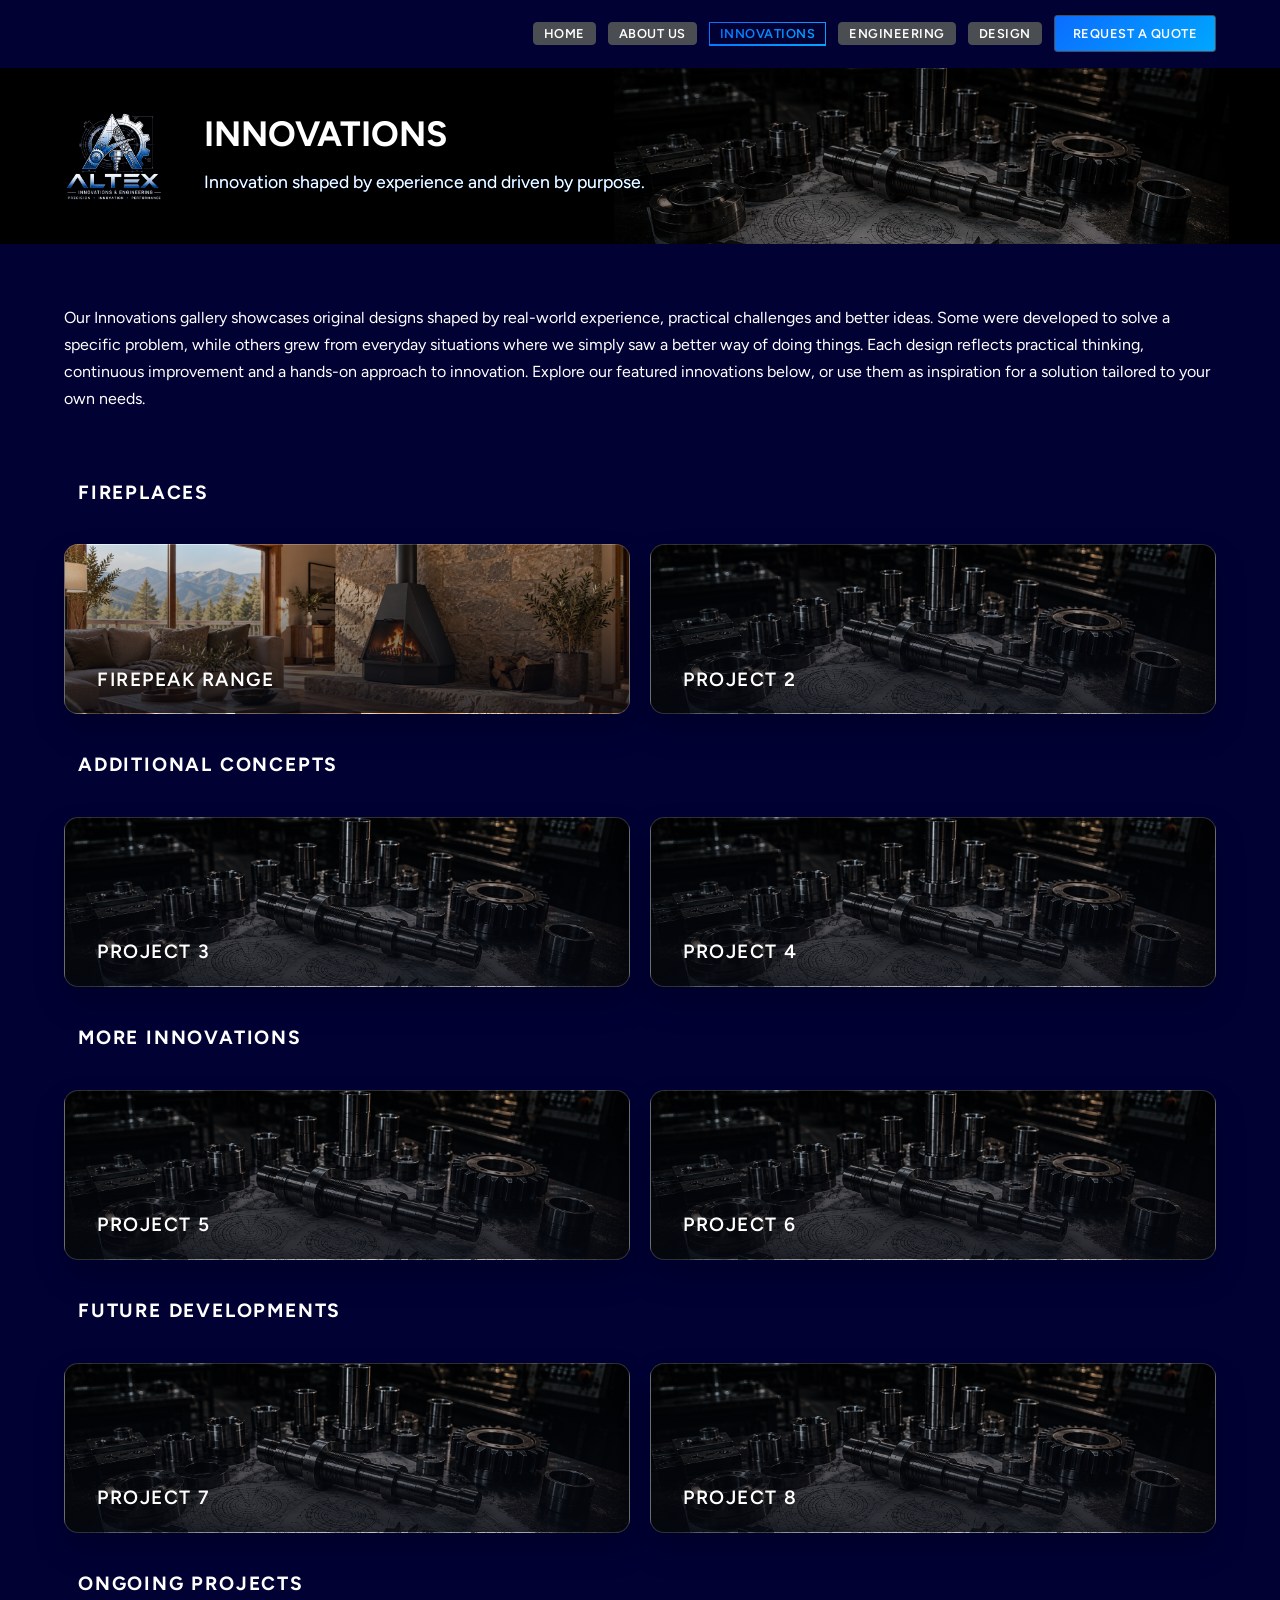
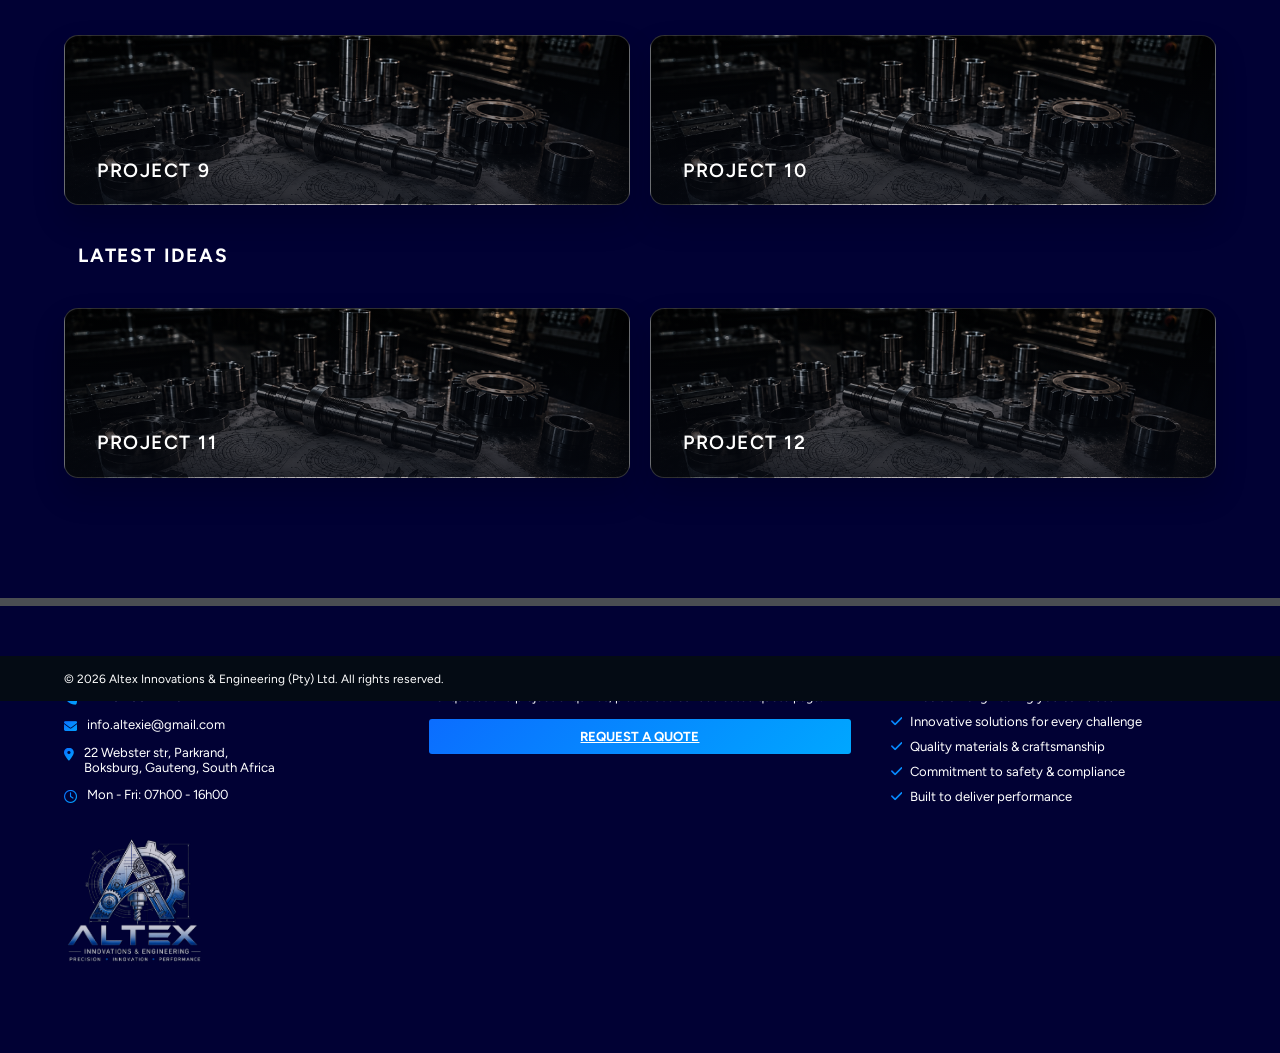
==== Innovations/innovations.html @ 59df9304 "fix file paths on innovations.html" ====
<!DOCTYPE html>
<html lang="en">
<head>
    <meta charset="UTF-8">
    <meta name="viewport" content="width=device-width, initial-scale=1.0">
    <title>About Us - ALTEX Innovations & Engineering</title>
    <link rel="stylesheet" href="../style.css">
    <link rel="stylesheet" href="https://cdnjs.cloudflare.com/ajax/libs/font-awesome/6.4.0/css/all.min.css">
</head>
<body class="innovations-page">

    <!-- Shared Navigation -->
    <header>
        <div class="navbar container">
            <nav id="main-nav">
                <div class="nav-links">
                    <a href="../index.html">HOME</a>
                    <a href="../Main Insider Pages/about.html">ABOUT US</a>
                    <a href="innovations.html" class="nav-link active">INNOVATIONS</a>
                      <a href="../Main Insider Pages/engineering.html">ENGINEERING</a>
                      <a href="../Main Insider Pages/design.html">DESIGN</a>
                      <a href="../Main Insider Pages/quote.html" class="btn-primary quote-btn">REQUEST A QUOTE</a>
                </div>
                
            </nav>
        </div>
    </header>

    <!-- Page Specific Content -->
    <div class="page-body-wrap">
      <section class="insider-hero">
        <img src="../Images/Admin Images/Innovations%20Hero.png" alt="" class="insider-hero-blend-image" aria-hidden="true">
        <div class="container insider-hero-inner">
          <img src="../Altex logo - Dark.png" alt="ALTEX Logo" class="insider-hero-logo">
          <div>
            <h1 class="page-title">INNOVATIONS</h1>
            <p class="lead-text">Innovation shaped by experience and driven by purpose.</p>
          </div>
        </div>
      </section>
      <main class="container page-content">
        <div class="content-block">
            <p>Our Innovations gallery showcases original designs shaped by real-world experience, 
              practical challenges and better ideas. Some were developed to solve a specific problem, 
              while others grew from everyday situations where we simply saw a better way of doing things.
              Each design reflects practical thinking, continuous improvement and a hands-on approach to innovation. 
              Explore our featured innovations below, or use them as inspiration for a solution tailored to your own needs.</p>
            <div class="innovation-gallery">
                <div class="project-row">
                    <h3 class="project-row-header">FIREPLACES</h3>
                    <div class="project-buttons project-buttons-two">
                        <a href="Project1_Altex FirePeak Range/project1_fireplace.html" 
                        class="btn-grey" 
                        style="--project-bg: 
                        url('../Innovations/Project1_Altex FirePeak Range/FirePeak Button Hero.png');">FirePeak Range</a>
                        <a href="#" class="btn-grey" style="--project-bg: 
                        url('../Innovations/Project1_Altex FirePeak Range/Innovations Hero.png');">PROJECT 2</a>
                    </div>
                </div>

                <div class="project-row">
                    <h3 class="project-row-header">Additional Concepts</h3>
                    <div class="project-buttons project-buttons-two">
                        <a href="#" class="btn-grey" style="--project-bg: url('../Innovations/Project1_Altex FirePeak Range/Innovations Hero.png');">PROJECT 3</a>
                        <a href="#" class="btn-grey" style="--project-bg: url('../Innovations/Project1_Altex FirePeak Range/Innovations Hero.png');">PROJECT 4</a>
                    </div>
                </div>

                <div class="project-row">
                    <h3 class="project-row-header">More Innovations</h3>
                    <div class="project-buttons project-buttons-two">
                        <a href="#" class="btn-grey" style="--project-bg: url('../Innovations/Project1_Altex FirePeak Range/Innovations Hero.png');">PROJECT 5</a>
                        <a href="#" class="btn-grey" style="--project-bg: url('../Innovations/Project1_Altex FirePeak Range/Innovations Hero.png');">PROJECT 6</a>
                    </div>
                </div>

                <div class="project-row">
                    <h3 class="project-row-header">Future Developments</h3>
                    <div class="project-buttons project-buttons-two">
                        <a href="#" class="btn-grey" style="--project-bg: url('../Innovations/Project1_Altex FirePeak Range/Innovations Hero.png');">PROJECT 7</a>
                        <a href="#" class="btn-grey" style="--project-bg: url('../Innovations/Project1_Altex FirePeak Range/Innovations Hero.png');">PROJECT 8</a>
                    </div>
                </div>

                <div class="project-row">
                    <h3 class="project-row-header">Ongoing Projects</h3>
                    <div class="project-buttons project-buttons-two">
                        <a href="#" class="btn-grey" style="--project-bg: url('../Innovations/Project1_Altex FirePeak Range/Innovations Hero.png');">PROJECT 9</a>
                        <a href="#" class="btn-grey" style="--project-bg: url('../Innovations/Project1_Altex FirePeak Range/Innovations Hero.png');">PROJECT 10</a>
                    </div>
                </div>

                <div class="project-row">
                    <h3 class="project-row-header">Latest Ideas</h3>
                    <div class="project-buttons project-buttons-two">
                        <a href="#" class="btn-grey" style="--project-bg: url('../Innovations/Project1_Altex FirePeak Range/Innovations Hero.png');">PROJECT 11</a>
                        <a href="#" class="btn-grey" style="--project-bg: url('../Innovations/Project1_Altex FirePeak Range/Innovations Hero.png');">PROJECT 12</a>
                    </div>
                </div>
            </div>
        </div>
    </main>
    </div>

    <!-- Footer -->
  <footer class="site-footer">
    <div class="container footer-grid">
      
      <!-- Col 1: Get In Touch -->
      <div class="footer-col">
        <h3>GET IN TOUCH</h3>
        <ul class="contact-info">
          <li><i class="fa-solid fa-phone"></i> +27 82 884 1145</li>
          <li><i class="fa-solid fa-envelope"></i> info.altexie@gmail.com</li>
          <li><i class="fa-solid fa-location-dot"></i> 22 Webster str, Parkrand,<br> Boksburg, Gauteng, South Africa</li>
          <li><i class="fa-regular fa-clock"></i> Mon - Fri: 07h00 - 16h00</li>
        </ul>
        <img src="../Altex logo - Dark.png" alt="ALTEX Logo" class="footer-logo">
      </div>

      <!-- Col 2: Contact Action -->
      <div class="footer-col">
        <h3>CONTACT US</h3>
        <p class="form-subtext">For quotes and project enquiries, please use our dedicated quote page.</p>
        <a href="../Main Insider Pages/quote.html" class="btn-primary btn-full">REQUEST A QUOTE</a>
      </div>

      <!-- Col 3: Why Choose Us -->
      <div class="footer-col">
        <h3>WHY CHOOSE ALTEX?</h3>
        <ul class="benefits-list">
          <li><i class="fa-solid fa-check"></i> Precision engineering you can trust</li>
          <li><i class="fa-solid fa-check"></i> Innovative solutions for every challenge</li>
          <li><i class="fa-solid fa-check"></i> Quality materials & craftsmanship</li>
          <li><i class="fa-solid fa-check"></i> Commitment to safety & compliance</li>
          <li><i class="fa-solid fa-check"></i> Built to deliver performance</li>
        </ul>
      </div>

    </div>

    <div class="footer-bottom">
      <div class="container bottom-flex">
        <p>&copy; 2026 Altex Innovations &amp; Engineering (Pty) Ltd. All rights reserved.</p>
      </div>
    </div>
  </footer>

</body>
</html>
---- style.css ----
/* ==========================================
   GLOBAL / BASE STYLES
   ========================================== */
@import url('https://fonts.googleapis.com/css2?family=Figtree:wght@400;500;600;700;800&display=swap');

/* ==========================================
   <!-- Website Colours -->
   ========================================== */
:root {
  /* Core brand colours */
  --colour-navy: #010134;
  --colour-accent-blue: #0800fa;

  /* Core neutral colours */
  --colour-white: #ffffff;
  --colour-black: #000000;
  --colour-dark-background: #040b14;
  --colour-surface-grey: #4a4d52;
  --colour-input-grey: #969696;
  --colour-text-grey: #b3b3b3;
  --colour-muted-grey: #7a889b;
}

* {
  margin: 0;
  padding: 0;
  box-sizing: border-box;
  font-family: 'Figtree', sans-serif;
}

body {
  background-color: var(--colour-navy);
  color: var(--colour-text-grey);
  min-height: 100vh;
  display: flex;
  flex-direction: column;
}

.container {
  width: 90%;
  max-width: 1500px;
  margin: 0px auto;
}

/* ==========================================
   SITE STRUCTURE / WRAPPERS
   ========================================== */
header {
  background: var(--colour-navy);
  position: sticky;
  top: 0;
  z-index: 100;
  border-bottom: 1px solid var(--colour-navy);
}

.page-body-wrap {
  padding: 0 0 60px;
  background-color: var(--colour-navy);
  border-bottom: 8px solid var(--colour-surface-grey);
  display: flex;
  flex-direction: column;
  flex: 1;
}

.insider-hero {
  position: relative;
  overflow: hidden;
  background-color: var(--colour-black);
  color: var(--colour-white);
  padding: 42px 0;
}

.insider-hero-blend-image {
  position: absolute;
  top: 50%;
  right: 4%;
  z-index: 0;
  width: min(48%, 720px);
  height: 150%;
  object-fit: cover;
  opacity: 0.55;
  mix-blend-mode: screen;
  transform: translateY(-50%);
  pointer-events: none;
}

.quote-hero-image {
  right: 0;
  width: min(44%, 520px);
  opacity: 0.55;
  mix-blend-mode: screen;
  filter: brightness(0.58) saturate(0.75) contrast(1.05);
  -webkit-mask-image: linear-gradient(to right, transparent 0%, var(--colour-black) 24%, var(--colour-black) 100%);
  mask-image: linear-gradient(to right, transparent 0%, var(--colour-black) 24%, var(--colour-black) 100%);
}

.insider-hero-inner {
  position: relative;
  z-index: 1;
  display: flex;
  justify-content: flex-start;
  align-items: center;
  gap: 40px;
  text-align: left;
}

.insider-hero-inner > div {
  width: 100%;
  max-width: 900px;
  margin: 0;
}

.insider-hero-logo {
  display: block;
  width: min(100%, 100px);
  height: auto;
  margin: 0;
  align-self: start;
  mix-blend-mode: lighten;
}

.insider-hero .page-title {
  margin-top: 0;
  color: var(--colour-white);
}

.insider-hero .lead-text {
  margin-bottom: 0;
  color: var(--colour-white);
}

.project-intro-block {
  background-color: var(--colour-navy);
  color: var(--colour-white);
  padding: 36px 0 18px;
  border-top: 1px solid rgba(255, 255, 255, 0.65);
  border-bottom: 1px solid rgba(255, 255, 255, 0.65);
}

.project-intro-block .container {
  display: block;
}

.project-intro-block .page-title {
  margin-top: 0;
  color: var(--colour-white);
  font-size: clamp(2.6rem, 4vw, 4.6rem);
  line-height: 0.96;
  letter-spacing: -0.06em;
  font-weight: 800;
}

.project-intro-block .lead-text {
  margin-bottom: 0;
  color: var(--colour-white);
}

.firepeak-hero {
  position: relative;
  display: grid;
  grid-template-columns: 1.05fr 0.95fr;
  align-items: center;
  gap: 28px;
  isolation: isolate;
}

.firepeak-hero::before {
  content: "";
  position: absolute;
  inset: 0;
  background:
    linear-gradient(90deg, rgba(1, 1, 52, 0.7) 0%, rgba(1, 1, 52, 0.6) 26%, rgba(1, 1, 52, 0.35) 52%, rgba(1, 1, 52, 0.1) 100%),
    url('Innovations/Project1_Altex FirePeak Range/FirePeak Range Hero.png') center right / cover no-repeat;
  opacity: 1;
  mix-blend-mode: screen;
  z-index: -2;
  pointer-events: none;
}

.firepeak-hero-copy {
  color: var(--colour-white);
  position: relative;
  z-index: 1;
  display: flex;
  flex-direction: column;
  align-items: flex-start;
}

.hero-eyebrow {
  display: inline-flex;
  align-items: center;
  gap: 10px;
  color: #00a7ff;
  font-size: 0.7rem;
  font-weight: 700;
  letter-spacing: 0.18em;
  text-transform: uppercase;
  margin-bottom: 18px;
}

.eyebrow-icon {
  display: inline-flex;
  align-items: center;
  justify-content: center;
  width: 18px;
  height: 18px;
  color: #00a7ff;
  font-size: 0.9rem;
}

.eyebrow-line {
  display: inline-block;
  width: 72px;
  height: 1px;
  background: linear-gradient(90deg, rgba(49, 168, 255, 1), rgba(49, 168, 255, 0));
}

.hero-subheading {
  margin: 0 0 18px;
  color: var(--colour-white);
  font-size: clamp(1.25rem, 2vw, 2rem);
  font-weight: 500;
  letter-spacing: -0.03em;
}

.hero-description {
  max-width: 620px;
  margin-bottom: 26px;
  color: var(--colour-white);
  font-size: 1rem;
  line-height: 1.7;
}

.hero-description p {
  margin: 0;
}

.hero-description strong {
  display: block;
  color: var(--colour-white);
  font-weight: 700;
  margin-bottom: 6px;
}

.hero-feature-list {
  list-style: none;
  display: grid;
  grid-template-columns: repeat(3, minmax(0, 1fr));
  gap: 10px;
  width: 100%;
  max-width: 600px;
  margin: 0 0 20px;
  justify-items: start;
}

.hero-feature-list li {
  display: flex;
  align-items: center;
  justify-content: flex-start;
  gap: 7px;
  padding: 8px 10px;
  border: 1px solid rgba(140, 170, 210, 0.22);
  border-radius: 8px;
  background: rgba(255, 255, 255, 0.5);
  color: var(--colour-navy);
  font-size: 0.7rem;
  font-weight: 800;
  letter-spacing: 0.08em;
  text-transform: uppercase;
}

.feature-icon {
  display: inline-flex;
  align-items: center;
  justify-content: center;
  width: 22px;
  height: 22px;
  border-radius: 50%;
  background: rgba(31, 143, 255, 0.12);
  color: var(--colour-navy);
  font-size: 0.75rem;
  flex-shrink: 0;
}

.hero-size-picker {
  width: 100%;
  max-width: 600px;
  margin: 0;
}

.hero-size-picker h3 {
  margin: 0 0 12px;
  color: var(--colour-white);
  font-size: 0.9rem;
  font-weight: 700;
  letter-spacing: 0.15em;
  text-transform: uppercase;
  text-align: left;
}

.size-options {
  display: flex;
  justify-content: flex-start;
  gap: 12px;
  flex-wrap: wrap;
}

.size-option {
  min-width: 84px;
  padding: 12px 16px;
  border: 1px solid rgba(128, 167, 214, 0.4);
  border-radius: 8px;
  background: rgba(12, 18, 35, 0.72);
  color: var(--colour-white);
  font-size: 0.95rem;
  font-weight: 700;
  cursor: pointer;
  transition: all 0.2s ease;
}

.size-option.is-active {
  background: linear-gradient(135deg, #0b6dff, #00a7ff);
  border-color: var(--colour-accent-blue);
  color: var(--colour-white);
  box-shadow: 0 10px 24px rgba(11, 109, 255, 0.35);
}

.firepeak-hero-visual {
  display: none;
}

.firepeak-hero-image {
  display: none;
}

@media (max-width: 900px) {
  .firepeak-hero {
    grid-template-columns: 1fr;
  }

  .hero-feature-list {
    grid-template-columns: 1fr;
  }

  .firepeak-hero-visual {
    min-height: 360px;
  }
}

.product-dropdowns {
  padding: 44px 0 4px;
  background-color: var(--colour-navy);
}

.product-dropdown {
  margin-bottom: 25px;
  border: 0.5px solid var(--colour-surface-grey);
  border-radius: 4px;
  background-color: var(--colour-navy);
  overflow: hidden;
  display: none;
}

.product-dropdown.active {
  display: block;
}

.product-block {
  margin-bottom: 25px;
  border: 0.5px solid var(--colour-surface-grey);
  border-radius: 4px;
  background-color: var(--colour-navy);
  overflow: hidden;
  display: none;
}

.product-block.active {
  display: block;
}

.product-block-header {
  display: flex;
  align-items: center;
  gap: 8px;
  padding: 12px 18px;
  min-height: 48px;
  background-color: var(--colour-surface-grey);
  color: var(--colour-white);
  cursor: pointer;
  font-size: 1.2rem;
  font-weight: 600;
  letter-spacing: 1.5px;
}

.product-block-header::before {
  content: '\2699';
  display: inline-block;
  background: linear-gradient(135deg, #0b6dff, #00a7ff);
  -webkit-background-clip: text;
  background-clip: text;
  color: transparent;
  font-size: 1.7rem;
  line-height: 1;
  animation: spin 8s linear infinite;
}

.product-dropdown summary {
  display: flex;
  align-items: center;
  gap: 8px;
  padding: 12px 18px;
  min-height: 48px;
  background-color: var(--colour-surface-grey);
  color: var(--colour-white);
  cursor: pointer;
  font-size: 1.2rem;
  font-weight: 600;
  letter-spacing: 1.5px;
}

.product-dropdown summary::before {
  content: '\2699';
  display: inline-block;
  color: var(--colour-accent-blue);
  font-size: 1.7rem;
  line-height: 1;
  animation: spin 8s linear infinite;
}

.product-dropdown summary::-webkit-details-marker {
  display: none;
}

.product-dropdown-content,
.product-card {
  display: grid;
  grid-template-columns: minmax(280px, 1fr) minmax(0, 1fr);
  gap: 42px;
  align-items: start;
  padding: 30px;
}

.product-slider-column {
  min-width: 0;
}

.product-slider-column .project-slider {
  max-width: none;
  margin: 0 auto;
}

.product-details {
  display: grid;
  grid-template-columns: 1fr;
  gap: 0;
  align-items: start;
}

.product-details h2,
.product-details .product-price {
  grid-column: 1 / -1;
}

.product-eyebrow {
  grid-column: 1 / -1;
  color: #00a7ff;
  font-size: 0.75rem;
  font-weight: 700;
  letter-spacing: 0.14em;
  text-transform: uppercase;
  margin-bottom: 6px;
}

.product-details h2 {
  margin: 0 0 8px;
  color: var(--colour-white);
  font-size: 1.9rem;
}

.product-subtitle {
  grid-column: 1 / -1;
  margin: 0 0 18px;
  color: rgba(255, 255, 255, 0.65);
  font-size: 1rem;
}

.product-details .product-price {
  margin: 0 0 18px;
  font-size: 2.1rem;
  font-weight: 800;
  color: var(--colour-white);
}

.product-divider {
  grid-column: 1 / -1;
  width: 100%;
  border: 0;
  border-top: 1px solid rgba(255, 255, 255, 0.15);
  margin: 0 0 22px;
}

.product-info-grid {
  display: grid;
  grid-template-columns: repeat(2, minmax(0, 1fr));
  gap: 24px;
  align-items: start;
  width: 100%;
}

.product-info-column {
  grid-column: 1 / -1;
  display: flex;
  flex-direction: column;
  align-items: stretch;
  min-width: 0;
  width: 100%;
  padding-bottom: 30px;
}


.product-details .product-section-heading {
  display: flex;
  align-items: center;
  gap: 8px;
  margin: 0 0 10px;
  color: var(--colour-white);
  font-size: 1.05rem;
  font-weight: 700;
  min-height: 32px;
}

.product-details .services-list {
  margin: 0;
  padding-left: 1.2rem;
  display: flex;
  flex-direction: column;
  gap: 8px;
}

.product-details .services-list li {
  margin: 0;
}

.product-cta-group {
  grid-column: 1 / -1;
  display: flex;
  flex-direction: column;
  gap: 12px;
  margin-top: 8px;
}

.product-cta-primary {
  display: flex;
  align-items: center;
  justify-content: center;
  gap: 8px;
  width: 100%;
  padding: 14px 18px;
  border-radius: 8px;
  font-weight: 700;
  font-size: 1rem;
  text-align: center;
}

.product-cta-outline {
  display: flex;
  align-items: center;
  justify-content: center;
  gap: 8px;
  width: 100%;
  padding: 14px 18px;
  border: 1px solid rgba(255, 255, 255, 0.35);
  border-radius: 8px;
  background: transparent;
  color: var(--colour-white);
  font-weight: 700;
  font-size: 1rem;
  text-align: center;
  transition: 0.3s;
}

.product-cta-outline:hover {
  background: rgba(255, 255, 255, 0.08);
}

@media (max-width: 900px) {
  .product-dropdown-content,
  .product-card {
    grid-template-columns: 1fr;
    gap: 24px;
    padding: 22px;
  }

  .product-info-grid {
    grid-template-columns: 1fr;
    gap: 18px;
  }
}

.navbar {
  display: flex;
  justify-content: flex-end;
  align-items: center;
  padding: 15px 0;
}


nav a {
  background-color: var(--colour-surface-grey);
  color: var(--colour-white);
  border: 1px solid var(--colour-surface-grey);
  border-radius: 4px;
  padding: 3px 10px;
  font-size: 0.8rem;
  font-weight: 600;
  letter-spacing: 0.5px;
  text-decoration: none;
  display: inline-flex;
  align-items: center;
  gap: 12px;
  transition: all 0.2s ease;
}

/* Container inside navbar holding links & quote button */
#main-nav {
  display: flex;
  align-items: center;
  gap: 90px; /* BIGGER GAP: Space between DESIGN and REQUEST A QUOTE */
}

/* Links grouping */
.nav-links {
  display: flex;
  align-items: center;
  gap: 12px;
  position: relative;
}

.nav-item {
  position: relative;
  display: inline-flex;
  align-items: center;
  padding: 10px 0 18px;
  margin-bottom: -10px;
  z-index: 2;
}

.nav-item .nav-link {
  position: relative;
  z-index: 2;
}

.nav-item.has-dropdown {
  padding-bottom: 18px;
  margin-bottom: -8px;
}

.nav-item.has-dropdown::after {
  content: "";
  position: absolute;
  left: 50%;
  top: calc(100% - 2px);
  width: 1px;
  height: 18px;
  background: rgba(255, 255, 255, 0.35);
  transform: translateX(-50%);
}

.nav-dropdown {
  position: absolute;
  top: calc(100% + 16px);
  left: 50%;
  transform: translateX(-50%);
  opacity: 0;
  visibility: hidden;
  pointer-events: none;
  transition: opacity 0.2s ease, visibility 0.2s ease, transform 0.2s ease;
  z-index: 30;
  width: min(400px, 58vw);
  background: rgba(5, 8, 16, 0.94);
  border: 1px solid rgba(255, 255, 255, 0.12);
  border-radius: 18px;
  padding: 12px;
  box-shadow: 0 20px 45px rgba(0, 0, 0, 0.35);
}

.has-dropdown:hover .nav-dropdown,
.has-dropdown:focus-within .nav-dropdown,
.has-dropdown .nav-dropdown:hover {
  opacity: 1;
  visibility: visible;
  pointer-events: auto;
  transform: translateX(-50%) translateY(0);
}

.innovations-page .has-dropdown .nav-dropdown,
.innovations-page .has-dropdown:hover .nav-dropdown,
.innovations-page .has-dropdown:focus-within .nav-dropdown,
.innovations-page .has-dropdown .nav-dropdown:hover {
  opacity: 1;
  visibility: visible;
  pointer-events: auto;
}

.innovations-page .nav-item.has-dropdown::after {
  display: none;
}

.nav-project-buttons {
  grid-template-columns: repeat(2, minmax(0, 1fr));
  gap: 10px;
  margin-top: 0;
}

.nav-project-buttons .btn-grey {
  min-height: 78px;
  height: 78px;
  font-size: 0.56rem;
  line-height: 1.2;
  padding: 8px 10px;
  border-radius: 10px;
  letter-spacing: 0.6px;
  background-position: center;
  background-size: cover;
  aspect-ratio: 1.9 / 1;
}

.nav-links a:hover {
  color: transparent;
  background: linear-gradient(135deg, #0b6dff, #00a7ff);
  -webkit-background-clip: text;
  background-clip: text;
  -webkit-text-fill-color: transparent;
}

/* Active Navigation Link Highlight */
.nav-links a.active {
  color: transparent;
  border-bottom: 2px solid transparent;
  border-image: linear-gradient(135deg, #0b6dff, #00a7ff) 1;
  border-radius: 2px;
  background: linear-gradient(135deg, #0b6dff, #00a7ff);
  -webkit-background-clip: text;
  background-clip: text;
  -webkit-text-fill-color: transparent;
}
/* ==========================================
   BUTTONS / CTAS
   ========================================== */
.btn-primary {
  background: linear-gradient(135deg, #0b6dff, #00a7ff);
  color: var(--colour-white) !important;
  padding: 10px 18px;
  border-radius: 3px;
  display: inline-block;
  transition: 0.3s;
}

.btn-primary:hover { background: linear-gradient(135deg, #0b6dff, #00a7ff); }

.btn-outline {
  background: linear-gradient(135deg, #0b6dff, #00a7ff);
  color: var(--colour-white) !important;
  padding: 10px 18px;
  border-radius: 3px;
  display: inline-block;
  transition: 0.3s;
}

.btn-secondary {
  background: linear-gradient(135deg, #0b6dff, #00a7ff);
  color: var(--colour-white) !important;
  padding: 10px 18px;
  padding-top: 8px;
  border-radius: 3px;
  display: flex;
  justify-content: center;
  transition: 0.3s;
  font-size: 0.95rem;
  font-weight: 800;
  letter-spacing: 1px; 
}

.btn-secondary:hover { background: linear-gradient(135deg, #0b6dff, #00a7ff); }

.btn-outline {
  background: linear-gradient(135deg, #0b6dff, #00a7ff);
  color: var(--colour-white) !important;
  padding: 10px 18px;
  border-radius: 3px;
  display: inline-block;
  transition: 0.3s;
}


/* ==========================================
   HOMEPAGE HERO SECTION STYLES
   ========================================== */

/* Main Hero Container */
.hero {
  position: relative;
  min-height: 75vh;
  /* Multi-background: 1st layer fades the left edge of the image, 2nd layer renders the image uncropped */
  background: 
    linear-gradient(to right, var(--colour-dark-background) 0%, transparent 20%), 
    url('cnc-machine.png') right /contain no-repeat;
  background-color: var(--colour-dark-background);
  display: flex;
  align-items: center;
}

/* Background Overlay for Contrast */
.hero-overlay {
  position: absolute;
  top: 0;
  left: 0;
  width: 100%;
  height: 100%;
  /* Blends the entire section seamlessly into the dark background */
  background: linear-gradient(
    to right, 
    var(--colour-dark-background) 0%, 
    var(--colour-dark-background) 40%, 
    rgba(0, 7, 18, 0.7) 65%, 
    transparent 100%
  );
  z-index: 1;
}

/* Quote page file upload */
.file-upload-wrapper {
  display: flex;
  flex-direction: column;
  gap: 8px;
  margin-top: 6px;
}
.file-upload-input { display: none; }
.file-upload-label {
  display: inline-flex;
  align-items: center;
  gap: 8px;
  padding: 8px 12px;
  border-radius: 4px;
  border: 1px solid var(--colour-surface-grey);
  background-color: transparent;
  color: var(--colour-white);
  cursor: pointer;
}
.file-list div { font-size: 0.85rem; color: var(--colour-text-grey); }
.small-note { color: var(--colour-muted-grey); font-size: 0.78rem; }
.hero-content {
  position: relative;
  z-index: 2;
}

.hero-text {
  max-width: 600px;
  display: flex;
  flex-direction: column;
  align-items: flex-start;
}

/* ==========================================
   HERO LOGO (HOMEPAGE EXCLUSIVE)
   ========================================== */

/* Outer wrapper controlling size & position */
.hero-logo-wrapper {
  width: 100%;
  max-width: none;
  margin-bottom: 25px;
  display: flex;
  justify-content: center;
}

/* Renders solid logo image clearly without transparency masks */
.hero-logo-img {
  width: 450px;
  max-width: 100%;
  height: auto;
  display: block;
  object-fit: contain;
}

/* ==========================================
   HERO BUTTONS & TAGS
   ========================================== */

.tag-buttons {
  display: flex;
  width: 100%;
  gap: 25px;
  margin-bottom: 20px;
  flex-wrap: nowrap;
  align-items: center;
  justify-content: center;
}

.btn-grey {
  background-color: var(--colour-surface-grey);
  color: var(--colour-white);
  border: 1px solid var(--colour-surface-grey);
  border-radius: 4px;
  padding: 12px 20px;
  font-size: 0.95rem;
  font-weight: 600;
  letter-spacing: 0.6px;
  text-decoration: none;
  display: inline-flex;
  align-items: center;
  gap: 12px;
  transition: all 0.2s ease;
}

.btn-grey i {
  font-size: 0.85rem;
  color: var(--colour-text-grey);
}

.btn-grey:hover {
  background: linear-gradient(135deg, #0b6dff, #00a7ff);
  border-color: transparent;
  color: var(--colour-white);
}

.btn-grey:hover i {
  color: var(--colour-white);
}

.tagline {
  color: var(--colour-text-grey);
  font-size: 1.05rem;
  line-height: 1.5;
  margin-bottom: 25px;
}

.hero-buttons {
  display: flex;
  gap: 15px;
}

.project-buttons {
  display: grid;
  grid-template-columns: repeat(3, minmax(0, 1fr));
  gap: 20px;
  margin-top: 30px;
}

.innovation-gallery {
  display: flex;
  flex-direction: column;
  gap: 26px;
  margin-top: 30px;
}

.project-row {
  display: flex;
  flex-direction: column;
  gap: 16px;
}

.project-row-header {
  margin: 0 0 10px;
  color: var(--colour-white);
  font-size: 1.2rem;
  font-weight: 700;
  padding: 10px 14px;
  border-radius: 8px;
  letter-spacing: 1.8px;
  text-transform: uppercase;
}

.project-buttons-two {
  grid-template-columns: repeat(2, minmax(0, 1fr));
  margin-top: 0;
}

.project-buttons .btn-grey {
  position: relative;
  width: 100%;
  min-height: 170px;
  padding: 18px 20px;
  justify-content: flex-start;
  align-items: flex-end;
  border-radius: 14px;
  overflow: hidden;
  background-image: linear-gradient(180deg, rgba(5, 8, 16, 0.1), rgba(5, 8, 16, 0.82)), var(--project-bg, linear-gradient(135deg, var(--colour-surface-grey), var(--colour-black)));
  background-size: cover;
  background-position: center;
  background-repeat: no-repeat;
  border: 1px solid rgba(255, 255, 255, 0.18);
  box-shadow: 0 16px 32px rgba(0, 0, 0, 0.18);
  transition: transform 0.2s ease, box-shadow 0.2s ease, border-color 0.2s ease;
  color: var(--colour-white);
  text-transform: uppercase;
  letter-spacing: 1.5px;
  font-size: 1.2rem;
}

.project-buttons .btn-grey::before {
  content: "";
  position: absolute;
  inset: 0;
  background: linear-gradient(180deg, rgba(3, 7, 18, 0.1), rgba(3, 7, 18, 0.7));
}

.project-buttons .btn-grey:hover {
  transform: translateY(-2px);
  box-shadow: 0 18px 38px rgba(11, 109, 255, 0.25);
  border-color: rgba(11, 109, 255, 0.9);
  background-image: linear-gradient(180deg, rgba(11, 109, 255, 0.18), rgba(0, 167, 255, 0.7)), var(--project-bg, linear-gradient(135deg, var(--colour-surface-grey), var(--colour-black)));
}

.project-buttons .btn-grey,
.project-buttons .btn-grey::before {
  position: relative;
  z-index: 1;
}

@media (max-width: 900px) {
  .project-buttons {
    grid-template-columns: 1fr;
  }
}
/* ==========================================
   CARD / CONTENT BLOCK STYLES
   ========================================== */
.section-title {
  text-align: center;
  margin: 30px 0 30px;
  font-weight: bold;
  letter-spacing: 2px;
  color: var(--colour-white);
}

/* Grids & Cards */
.grid { display: grid; gap: 15px; }
.grid-6 { grid-template-columns: repeat(auto-fit, minmax(170px, 1fr)); }
.grid-4 { grid-template-columns: repeat(auto-fit, minmax(220px, 1fr)); }

.card {
  background-color: var(--colour-surface-grey);
  color: var(--colour-white);
  padding: 20px 15px;
  text-align: center;
  border-radius: 4px;
}

.card-icon { font-size: 2rem; color: var(--colour-white); margin-bottom: 10px; }
.card h3 { font-size: 0.85rem; margin-bottom: 8px; }
.card p { font-size: 0.75rem; color: var(--colour-white); }

/* Stats Bar */
.stats-bar {
  background-color: var(--colour-surface-grey);
  padding: 30px 0;
  margin-top: 50px;
  border-top: 1px solid var(--colour-dark-background);
  border-bottom: 1px solid var(--colour-dark-background);
}

.stat-item { display: flex; align-items: center; gap: 15px; }
.stat-item i { font-size: 2rem; color: var(--colour-white); }
.stat-item h2 { font-size: 1.8rem; color: var(--colour-white); }
.stat-item p { font-size: 0.75rem; color: var(--colour-white); }
/* ==========================================
   FOOTER
   ========================================== */
.site-footer {
  background-color: var(--colour-navy);  
  color: var(--colour-white);
  padding-top: 50px;
  font-size: 0.82rem;
  margin-top: auto;
}

.footer-grid {
  display: grid;
  grid-template-columns: 1fr 1.3fr 1fr;
  gap: 40px;
  padding-bottom: 40px;
}

.footer-col h3 {
  color: var(--colour-white);
  font-size: 0.95rem;
  letter-spacing: 1px;
  margin-bottom: 15px;
}

/* Contact Info */
.contact-info {
  list-style: none;
}

.contact-info li {
  margin-bottom: 12px;
  display: flex;
  align-items: flex-start;
  gap: 10px;
}

.contact-info i {
  background: linear-gradient(135deg, #0b6dff, #00a7ff);
  -webkit-background-clip: text;
  background-clip: text;
  color: transparent;
  margin-top: 3px;
}

.indent {
  color: var(--colour-muted-grey);
}

.footer-logo {
  height: 130px;
  margin-top: 20px;
  opacity: 0.8;
}

/* Quote Form */
.form-subtext {
  margin-bottom: 15px;
  font-size: 0.78rem;
}

.quote-form {
  display: flex;
  flex-direction: column;
  gap: 10px;
}

.form-row {
  display: flex;
  gap: 10px;
  align-items: stretch;
}

/* Ensure inputs inside a row share space and don't overflow in Chrome */
.form-row > * {
  flex: 1 1 0;
  min-width: 0; /* allows inputs to shrink smaller than their content */
}

/* Make the date field share equal column space so all fields align */
.date-field {
  width: 100%;
}

/* Stacked rows (single column) */
.form-row.stacked {
  flex-direction: column;
  gap: 10px;
}

.form-row.stacked > * {
  width: 100%;
  flex: none;
}

.quote-form input, 
.quote-form textarea,
.quote-form select {
  width: 100%;
  background-color: var(--colour-white);
  border: 1px solid var(--colour-navy);
  color: var(--colour-black);
  padding: 8px 12px;
  border-radius: 3px;
  font-size: 0.8rem;
}

.quote-form select:invalid {
  color: var(--colour-white);
}

.quote-form input:focus, 
.quote-form textarea:focus,
.quote-form select:focus {
  outline: none;
  border-color: var(--colour-accent-blue);
  box-shadow: 0 0 0 2px rgba(11, 109, 255, 0.18);
}

/* In crease line spacing for the quote page to improve readability */
.quote-section,
.quote-form,
.quote-form textarea,
.file-list,
.lead-text {
  line-height: 1.9;
}
.quote-form input {
  line-height: 1.4;
}

/* Ensure flatpickr-generated inputs match other form inputs */
.date-field input,
.date-field .flatpickr-input,
.date-field .flatpickr-alt-input,
.quote-form select {
  background-color: var(--colour-input-grey);
  border: 1px solid var(--colour-navy);
  color: var(--colour-black);
  padding: 8px 12px;
  border-radius: 3px;
  font-size: 0.8rem;
  line-height: 1.4;
  box-sizing: border-box;
}
.date-field input,
.date-field .flatpickr-input,
.date-field .flatpickr-alt-input,
.quote-form select { width: 100%; }

.date-field input[type="date"]::-webkit-calendar-picker-indicator {
  opacity: 0;
}


.btn-full {
  width: 100%;
  text-align: center;
  border: none;
  cursor: pointer;
  font-weight: bold;
}

/* Benefits List */
.benefits-list {
  list-style: none;
  margin-bottom: 20px;
}

.benefits-list li {
  margin-bottom: 10px;
  display: flex;
  align-items: center;
  gap: 8px;
}

.benefits-list i {
  background: linear-gradient(135deg, #0b6dff, #00a7ff);
  -webkit-background-clip: text;
  background-clip: text;
  color: transparent;
}

.btn-download {
  display: block;
  text-align: center;
  text-decoration: none;
  font-size: 0.75rem;
  font-weight: bold;
  letter-spacing: 0.5px;
}

/* Footer Bottom Bar */
.footer-bottom {
  background-color: var(--colour-dark-background);
  border-top: 1px solid var(--colour-dark-background);
  padding: 15px 0;
  font-size: 0.75rem;
  position: sticky;
  bottom: 0;
  z-index: 50;
}

.bottom-flex {
  display: flex;
  justify-content: space-between;
  align-items: center;
}

.legal-links a {
  color: var(--colour-muted-grey);
  text-decoration: none;
}

.legal-links a:hover {
  color: var(--colour-white);
}

.legal-links span {
  margin: 0 8px;
  color: var(--colour-muted-grey);
}

/* ==========================================
   RESPONSIVE STYLES
   ========================================== */
@media (max-width: 768px) {
  .navbar {
    justify-content: center;
  }
  nav,
  #main-nav,
  .nav-links {
    width: 100%;
    justify-content: center;
    flex-wrap: wrap;
    gap: 8px;
  }
  #main-nav {
    gap: 8px;
  }
  nav a {
    padding: 6px 8px;
    font-size: 0.7rem;
  }
  nav a.btn-primary {
    flex-basis: 100%;
    justify-content: center;
  }
  .insider-hero {
    padding: 32px 0;
  }
  .insider-hero-inner {
    grid-template-columns: 1fr;
    gap: 24px;
    text-align: center;
  }
  .insider-hero-logo {
    width: min(100%, 260px);
  }
  .footer-grid {
    grid-template-columns: 1fr;
  }
  .form-row {
    flex-direction: column;
  }
  .date-field {
    flex: 1 1 0;
    width: 100%;
  }
  .bottom-flex {
    flex-direction: column;
    align-items: flex-start;
    gap: 8px;
  }
  .hero-logo-wrapper {
    left: 0;
    max-width: 100%;
  }
  .hero-logo-img {
    width: 100%;
    max-width: 500px;
  }
  .tag-buttons { flex-wrap: wrap; gap: 12px; }
}

/* ==========================================
   INTERIOR PAGE LAYOUTS
   ========================================== */
.page-content {
    padding: 60px 0;
}

.page-title {
    font-size: 2.2rem;
    color: var(--colour-navy);
    margin-bottom: 10px;
    margin-top: 150px;
}

.lead-text {
    background: linear-gradient(135deg, #0b6dff, #00a7ff);
    -webkit-background-clip: text;
    background-clip: text;
    color: transparent;
    font-size: 1.1rem;
    margin-bottom: 30px;
}

.content-block {
  color: var(--colour-white);
  line-height: 1.6;
  max-width: 1500px;
}

.content-with-image {
    display: grid;
    grid-template-columns: minmax(0, 1.5fr) minmax(280px, 1fr);
    gap: 50px;
    align-items: center;
}

.text-column {
  color: var(--colour-white);
}

.image-column {
    display: flex;
    justify-content: flex-end;
}

.project-slider {
  position: relative;
  width: 100%;
  max-width: 320px;
  padding: 0;
}

.slider-track {
  overflow: hidden;
  border-radius: 10px;
}

.slider-slide {
  display: none;
  width: 100%;
  padding: 0;
  border: 0;
  background: transparent;
  cursor: pointer;
}

.slider-slide.is-active {
  display: block;
}

.about-right-image {
    width: 100%;
  aspect-ratio: 4 / 3;
  display: block;
  border-radius: 10px;
    object-fit: cover;
    box-shadow: 0 10px 30px rgba(0, 0, 0, 0.35);
}

.slider-thumbs {
  display: flex;
  gap: 10px;
  margin-top: 14px;
}

.slider-thumb {
  width: 92px;
  height: 92px;
  padding: 0;
  border: 2px solid transparent;
  border-radius: 8px;
  overflow: hidden;
  cursor: pointer;
  background: transparent;
}

.slider-thumb img {
  width: 100%;
  height: 100%;
  object-fit: cover;
  display: block;
}

.slider-thumb.is-active,
.slider-thumb:hover,
.slider-thumb:focus-visible {
  border-color: var(--colour-accent-blue);
}

@media (max-width: 900px) {
    .content-with-image {
        grid-template-columns: 1fr;
    }
    .image-column {
        justify-content: center;
    }
    .about-right-image {
        max-width: 100%;
    }
    .project-slider {
      max-width: 520px;
    }
}

/* Remove default link underline on grey buttons */
a.btn-grey {
    text-decoration: none;
}
/* HOMEPAGE HERO LOGO (Large Blend Logo) */
/* Adjust container width/height to make the homepage hero logo huge */
.hero .logo-blend-container {
    width: 500px;   /* Set your desired large width here */
    height: 200px;  /* Set your desired height here */
    margin-bottom: 25px;
}

.hero-logo {
    width: 100%;
    height: auto;
}
/* Individual Paragraph Styling */
.content-block p {
  color: var(--colour-white);
  font-size: 1rem;         /* Standard body text size */
  line-height: 1.7;        /* Vertical spacing between lines of text */
  margin-bottom: 55px;     /* Spacing underneath each paragraph */
}

.content-block .product-price {
  margin-top: 8px;
  margin-bottom: 34px;
  font-size: 1.2rem;
  font-weight: 700;
  color: var(--colour-white);

}

.content-block .product-section-heading {
  display: flex;
  font-size: 1.2rem;
  align-items: center;
  gap: 8px;
  margin-top: 0;
  margin-bottom: 10px;
}

.content-block .product-section-heading .gear-icon {
  flex: 0 0 auto;
}

.content-block .product-section-heading + ul {
  margin-bottom: 34px;
}
/* Custom Bullet List */
.services-list {
  list-style-type: disc;
  color: var(--colour-white);
  padding-left: 30px;
  margin-bottom: 25px;
}

.services-list li {
  color: var(--colour-white);
  font-size: 1rem;
  line-height: 1.6;
  margin-bottom: 12px;
}

/* Accent blue bullet points */
.services-list li::marker {
  background: linear-gradient(135deg, #0b6dff, #00a7ff);
  -webkit-background-clip: text;
  background-clip: text;
  color: var(--colour-accent-blue);
  font-size: 1.1rem;
}

/* Highlight the title text in bold white */
.services-list li strong {
  color: var(--colour-white);
}

/* Gear Icon Styling - Project Pages */
.gear-icon {
    display: inline-block;
    font-size: 24px;
    background: linear-gradient(135deg, #0b6dff, #00a7ff);
    -webkit-background-clip: text;
    background-clip: text;
    color: transparent;
    animation: spin 8s linear infinite;
}

@keyframes spin {
    from {
        transform: rotate(0deg);
    }
    to {
        transform: rotate(360deg);
    }
}
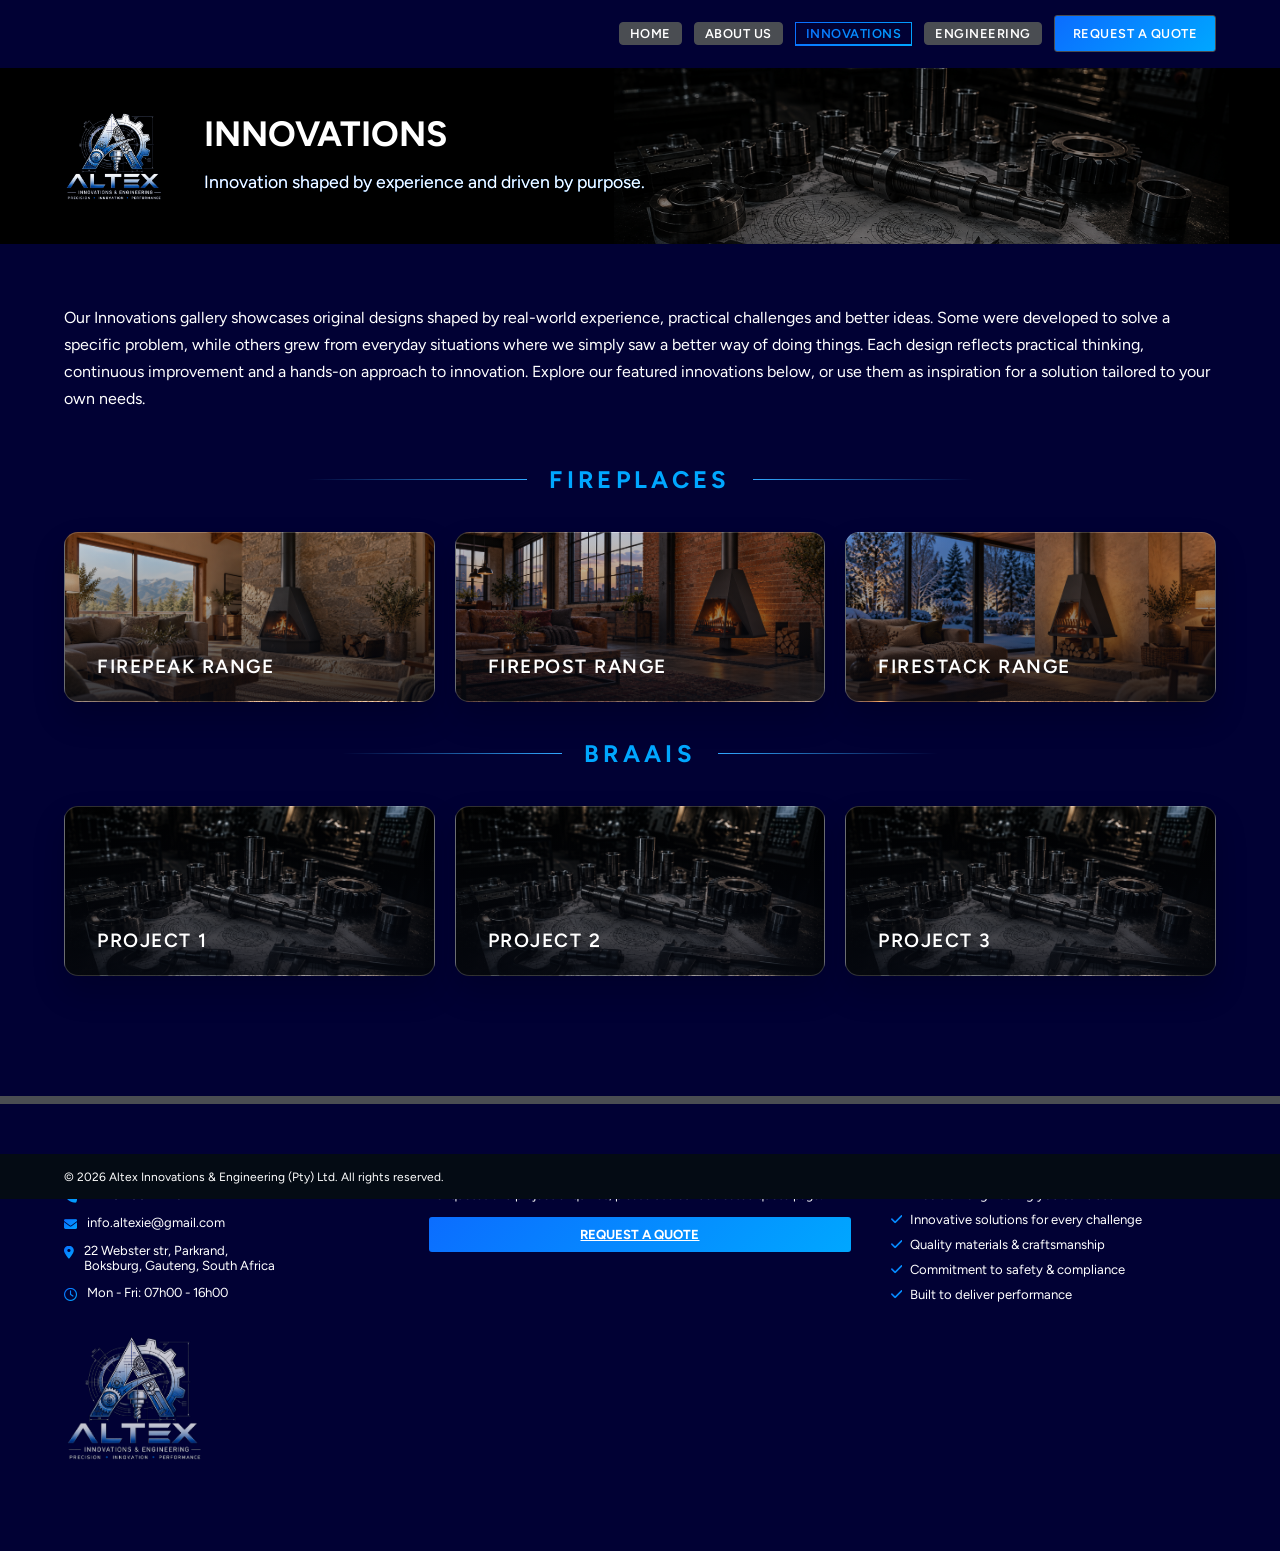
==== commit 44ac2897: "commit all changes" ====
--- a/Innovations/innovations.html
+++ b/Innovations/innovations.html
@@ -4,7 +4,7 @@
     <meta charset="UTF-8">
     <meta name="viewport" content="width=device-width, initial-scale=1.0">
     <title>About Us - ALTEX Innovations & Engineering</title>
-    <link rel="stylesheet" href="../style.css">
+    <link rel="stylesheet" href="../style.css?v=20261001-mobile4">
     <link rel="stylesheet" href="https://cdnjs.cloudflare.com/ajax/libs/font-awesome/6.4.0/css/all.min.css">
 </head>
 <body class="innovations-page">
@@ -12,13 +12,13 @@
     <!-- Shared Navigation -->
     <header>
         <div class="navbar container">
-            <nav id="main-nav">
-                <div class="nav-links">
+            <nav id="main-nav" aria-label="Main navigation">
+          <button class="menu-toggle" type="button" aria-expanded="false" aria-controls="navigation-links" aria-label="Open menu"><span aria-hidden="true">☰</span> MENU</button>
+                <div class="nav-links" id="navigation-links">
                     <a href="../index.html">HOME</a>
                     <a href="../Main Insider Pages/about.html">ABOUT US</a>
                     <a href="innovations.html" class="nav-link active">INNOVATIONS</a>
                       <a href="../Main Insider Pages/engineering.html">ENGINEERING</a>
-                      <a href="../Main Insider Pages/design.html">DESIGN</a>
                       <a href="../Main Insider Pages/quote.html" class="btn-primary quote-btn">REQUEST A QUOTE</a>
                 </div>
                 
@@ -48,53 +48,25 @@
             <div class="innovation-gallery">
                 <div class="project-row">
                     <h3 class="project-row-header">FIREPLACES</h3>
-                    <div class="project-buttons project-buttons-two">
-                        <a href="Project1_Altex FirePeak Range/project1_fireplace.html" 
-                        class="btn-grey" 
-                        style="--project-bg: 
-                        url('../Innovations/Project1_Altex FirePeak Range/FirePeak Button Hero.png');">FirePeak Range</a>
-                        <a href="#" class="btn-grey" style="--project-bg: 
-                        url('../Innovations/Project1_Altex FirePeak Range/Innovations Hero.png');">PROJECT 2</a>
+                    <div class="project-buttons">
+                        <a href="Project1_Altex FirePeak Range/project1_firepeak.html"
+                           class="btn-grey"
+                           style="--project-bg: url('Innovations/FirePeak/FirePeak Button Hero.png');">FirePeak Range</a>
+                        <a href="project1_firepost.html" 
+                          class="btn-grey" 
+                          style="--project-bg: url('Innovations/FirePost/FirePost Range Button Hero.png');">FirePost Range</a>
+                        <a href="project1_firestack.html" 
+                          class="btn-grey" 
+                          style="--project-bg: url('Innovations/FireStack/FireStack Range Button Hero.png');">FireStack Range</a>
                     </div>
                 </div>
 
                 <div class="project-row">
-                    <h3 class="project-row-header">Additional Concepts</h3>
-                    <div class="project-buttons project-buttons-two">
-                        <a href="#" class="btn-grey" style="--project-bg: url('../Innovations/Project1_Altex FirePeak Range/Innovations Hero.png');">PROJECT 3</a>
-                        <a href="#" class="btn-grey" style="--project-bg: url('../Innovations/Project1_Altex FirePeak Range/Innovations Hero.png');">PROJECT 4</a>
-                    </div>
-                </div>
-
-                <div class="project-row">
-                    <h3 class="project-row-header">More Innovations</h3>
-                    <div class="project-buttons project-buttons-two">
-                        <a href="#" class="btn-grey" style="--project-bg: url('../Innovations/Project1_Altex FirePeak Range/Innovations Hero.png');">PROJECT 5</a>
-                        <a href="#" class="btn-grey" style="--project-bg: url('../Innovations/Project1_Altex FirePeak Range/Innovations Hero.png');">PROJECT 6</a>
-                    </div>
-                </div>
-
-                <div class="project-row">
-                    <h3 class="project-row-header">Future Developments</h3>
-                    <div class="project-buttons project-buttons-two">
-                        <a href="#" class="btn-grey" style="--project-bg: url('../Innovations/Project1_Altex FirePeak Range/Innovations Hero.png');">PROJECT 7</a>
-                        <a href="#" class="btn-grey" style="--project-bg: url('../Innovations/Project1_Altex FirePeak Range/Innovations Hero.png');">PROJECT 8</a>
-                    </div>
-                </div>
-
-                <div class="project-row">
-                    <h3 class="project-row-header">Ongoing Projects</h3>
-                    <div class="project-buttons project-buttons-two">
-                        <a href="#" class="btn-grey" style="--project-bg: url('../Innovations/Project1_Altex FirePeak Range/Innovations Hero.png');">PROJECT 9</a>
-                        <a href="#" class="btn-grey" style="--project-bg: url('../Innovations/Project1_Altex FirePeak Range/Innovations Hero.png');">PROJECT 10</a>
-                    </div>
-                </div>
-
-                <div class="project-row">
-                    <h3 class="project-row-header">Latest Ideas</h3>
-                    <div class="project-buttons project-buttons-two">
-                        <a href="#" class="btn-grey" style="--project-bg: url('../Innovations/Project1_Altex FirePeak Range/Innovations Hero.png');">PROJECT 11</a>
-                        <a href="#" class="btn-grey" style="--project-bg: url('../Innovations/Project1_Altex FirePeak Range/Innovations Hero.png');">PROJECT 12</a>
+                    <h3 class="project-row-header">BRAAIS</h3>
+                    <div class="project-buttons">
+                        <a href="#" class="btn-grey" style="--project-bg: url('Innovations/Innovations Hero.png');">PROJECT 1</a>
+                        <a href="#" class="btn-grey" style="--project-bg: url('Innovations/Innovations Hero.png');">PROJECT 2</a>
+                        <a href="#" class="btn-grey" style="--project-bg: url('Innovations/Innovations Hero.png');">PROJECT 3</a>
                     </div>
                 </div>
             </div>
@@ -146,5 +118,6 @@
     </div>
   </footer>
 
+  <script src="../script.js?v=20261001-mobile4"></script>
 </body>
 </html>
--- a/style.css
+++ b/style.css
@@ -170,7 +170,7 @@
   inset: 0;
   background:
     linear-gradient(90deg, rgba(1, 1, 52, 0.7) 0%, rgba(1, 1, 52, 0.6) 26%, rgba(1, 1, 52, 0.35) 52%, rgba(1, 1, 52, 0.1) 100%),
-    url('Innovations/Project1_Altex FirePeak Range/FirePeak Range Hero.png') center right / cover no-repeat;
+    url('Innovations/FirePeak/FirePeak Range Hero.png') center right / cover no-repeat;
   opacity: 1;
   mix-blend-mode: screen;
   z-index: -2;
@@ -625,7 +625,7 @@
 #main-nav {
   display: flex;
   align-items: center;
-  gap: 90px; /* BIGGER GAP: Space between DESIGN and REQUEST A QUOTE */
+  gap: 90px; /* BIGGER GAP: Space between nav links and REQUEST A QUOTE */
 }
 
 /* Links grouping */
@@ -950,25 +950,49 @@
 .innovation-gallery {
   display: flex;
   flex-direction: column;
-  gap: 26px;
+  gap: 40px;
   margin-top: 30px;
 }
 
 .project-row {
   display: flex;
   flex-direction: column;
-  gap: 16px;
+  gap: 40px;
+}
+
+.project-row .project-buttons {
+  margin-top: 0;
 }
 
 .project-row-header {
-  margin: 0 0 10px;
-  color: var(--colour-white);
-  font-size: 1.2rem;
+  display: flex;
+  align-items: center;
+  justify-content: center;
+  gap: 22px;
+  margin: 0;
+  color: #00a7ff;
+  font-size: 1.5rem;
+  line-height: 1;
   font-weight: 700;
-  padding: 10px 14px;
-  border-radius: 8px;
-  letter-spacing: 1.8px;
+  padding: 0 14px;
+  letter-spacing: 0.18em;
   text-transform: uppercase;
+}
+
+.project-row-header::before,
+.project-row-header::after {
+  content: "";
+  flex: 1 1 0;
+  max-width: 220px;
+  height: 1px;
+}
+
+.project-row-header::before {
+  background: linear-gradient(90deg, rgba(49, 168, 255, 0), rgba(49, 168, 255, 1));
+}
+
+.project-row-header::after {
+  background: linear-gradient(90deg, rgba(49, 168, 255, 1), rgba(49, 168, 255, 0));
 }
 
 .project-buttons-two {
@@ -1290,6 +1314,10 @@
 /* ==========================================
    RESPONSIVE STYLES
    ========================================== */
+.menu-toggle {
+  display: none;
+}
+
 @media (max-width: 768px) {
   .navbar {
     justify-content: center;
@@ -1317,12 +1345,13 @@
     padding: 32px 0;
   }
   .insider-hero-inner {
-    grid-template-columns: 1fr;
+    flex-direction: column;
     gap: 24px;
     text-align: center;
   }
   .insider-hero-logo {
-    width: min(100%, 260px);
+    width: min(100%, 160px);
+    align-self: center;
   }
   .footer-grid {
     grid-template-columns: 1fr;
@@ -1331,7 +1360,7 @@
     flex-direction: column;
   }
   .date-field {
-    flex: 1 1 0;
+    flex: none;
     width: 100%;
   }
   .bottom-flex {
@@ -1571,3 +1600,269 @@
         transform: rotate(360deg);
     }
 }
+
+/* Keep grid/flex content within the viewport without hiding overflow. */
+.footer-col,
+.text-column,
+.product-details,
+.firepeak-hero-copy,
+.insider-hero-inner > div {
+  min-width: 0;
+  overflow-wrap: anywhere;
+}
+
+.footer-logo {
+  max-width: 100%;
+  object-fit: contain;
+}
+
+.slider-thumbs {
+  flex-wrap: wrap;
+}
+
+@media (max-width: 900px) {
+  .nav-links {
+    flex-wrap: wrap;
+    justify-content: center;
+  }
+}
+
+@media (max-width: 768px) {
+  .navbar {
+    padding: 10px 0;
+    justify-content: flex-end;
+  }
+
+  #main-nav > .nav-links {
+    display: none;
+    position: absolute;
+    top: calc(100% + 10px);
+    right: 0;
+    width: 100%;
+    padding: 12px;
+    background: var(--colour-navy);
+    border: 1px solid var(--colour-surface-grey);
+    border-radius: 6px;
+    box-shadow: 0 12px 24px rgba(0, 0, 0, 0.35);
+    flex-direction: column;
+    align-items: stretch;
+  }
+
+  #main-nav {
+    position: relative;
+    justify-content: flex-end;
+  }
+
+  .menu-toggle {
+    display: inline-flex;
+    margin-left: auto;
+    align-items: center;
+    gap: 10px;
+    min-height: 44px;
+    padding: 8px 14px;
+    background: var(--colour-surface-grey);
+    color: var(--colour-white);
+    border: 1px solid var(--colour-text-grey);
+    border-radius: 4px;
+    font-size: 0.85rem;
+    font-weight: 700;
+    cursor: pointer;
+  }
+
+  .menu-toggle span {
+    font-size: 1.4rem;
+    line-height: 1;
+  }
+
+  #main-nav > .menu-toggle[aria-expanded="true"] + .nav-links {
+    display: flex;
+  }
+
+  .nav-links > a {
+    min-height: 44px;
+    justify-content: center;
+    text-align: center;
+    padding: 8px 4px;
+    font-size: 0.85rem;
+    gap: 4px;
+  }
+
+  .nav-links > .quote-btn {
+    flex-basis: auto;
+  }
+
+  .project-intro-block {
+    padding: 20px 0;
+  }
+
+  .firepeak-hero {
+    gap: 0;
+    grid-template-columns: minmax(0, 1fr);
+    padding: 12px 0;
+  }
+
+  .firepeak-hero::before {
+    background:
+      linear-gradient(90deg, rgba(1, 1, 52, 0.85), rgba(1, 1, 52, 0.65) 50%, rgba(1, 1, 52, 0.2)),
+      url('Innovations/FirePeak/FirePeak Range Hero.png') center right / contain no-repeat;
+  }
+
+  .firepeak-hero-visual {
+    display: none;
+  }
+
+  .firepeak-hero-image {
+    display: none;
+  }
+
+  .project-intro-block .page-title {
+    font-size: clamp(2rem, 9vw, 3rem);
+    line-height: 1.05;
+  }
+
+  .hero-eyebrow,
+  .hero-subheading,
+  .hero-description {
+    margin-bottom: 12px;
+  }
+
+  .hero-description {
+    font-size: 0.9rem;
+    line-height: 1.5;
+  }
+
+  .hero-feature-list {
+    grid-template-columns: repeat(3, minmax(0, 1fr));
+    gap: 6px;
+    margin-bottom: 8px;
+  }
+
+  .hero-feature-list li {
+    padding: 6px;
+    font-size: 0.6rem;
+    letter-spacing: 0.03em;
+    flex-wrap: wrap;
+  }
+
+  .stats-bar .grid {
+    justify-items: center;
+  }
+
+  .stat-item {
+    flex-direction: column;
+    justify-content: center;
+    text-align: center;
+    gap: 8px;
+  }
+
+  .footer-logo {
+    display: block;
+    margin: 20px auto 0;
+  }
+
+  .hero-size-picker h3 {
+    margin: 8px 0;
+    font-size: 0.75rem;
+  }
+
+  .size-option {
+    padding: 10px 14px;
+  }
+
+  .hero {
+    min-height: 55svh;
+    padding: 40px 0;
+    background-size: cover;
+    background-position: center;
+  }
+
+  .hero-overlay {
+    background: rgba(4, 11, 20, 0.72);
+  }
+
+  .hero-text {
+    margin: 0 auto;
+    width: 100%;
+  }
+
+  .hero .logo-blend-container {
+    width: 100%;
+    height: auto;
+  }
+
+  .hero-buttons {
+    flex-wrap: wrap;
+  }
+
+  .insider-hero .page-title {
+    font-size: clamp(1.6rem, 7vw, 2.2rem);
+  }
+
+  .insider-hero-blend-image {
+    right: 0;
+    width: 100%;
+    opacity: 0.25;
+  }
+
+  .page-content {
+    padding: 32px 0;
+  }
+
+  .content-block p {
+    margin-bottom: 28px;
+  }
+
+  .content-with-image {
+    gap: 28px;
+  }
+
+  .form-row > * {
+    flex: none;
+    width: 100%;
+  }
+
+  .quote-form .form-row {
+    display: grid;
+    grid-template-columns: minmax(0, 1fr);
+    width: 100%;
+    min-width: 0;
+  }
+
+  .quote-form input,
+  .quote-form textarea,
+  .quote-form select {
+    display: block;
+    width: 100%;
+    min-width: 0;
+    max-width: 100%;
+    box-sizing: border-box;
+    -webkit-appearance: none;
+    appearance: none;
+  }
+
+  /* A 16px input font prevents automatic zoom when focusing fields on iOS. */
+  .quote-form input,
+  .quote-form textarea,
+  .quote-form select,
+  .date-field .flatpickr-input,
+  .date-field .flatpickr-alt-input {
+    font-size: 1rem;
+    min-height: 44px;
+  }
+
+  .product-card,
+  .product-dropdown-content {
+    padding: 16px;
+  }
+
+  .footer-bottom {
+    position: static;
+  }
+}
+
+@media (max-width: 380px) {
+  .grid-6,
+  .grid-4 {
+    grid-template-columns: minmax(0, 1fr);
+  }
+}
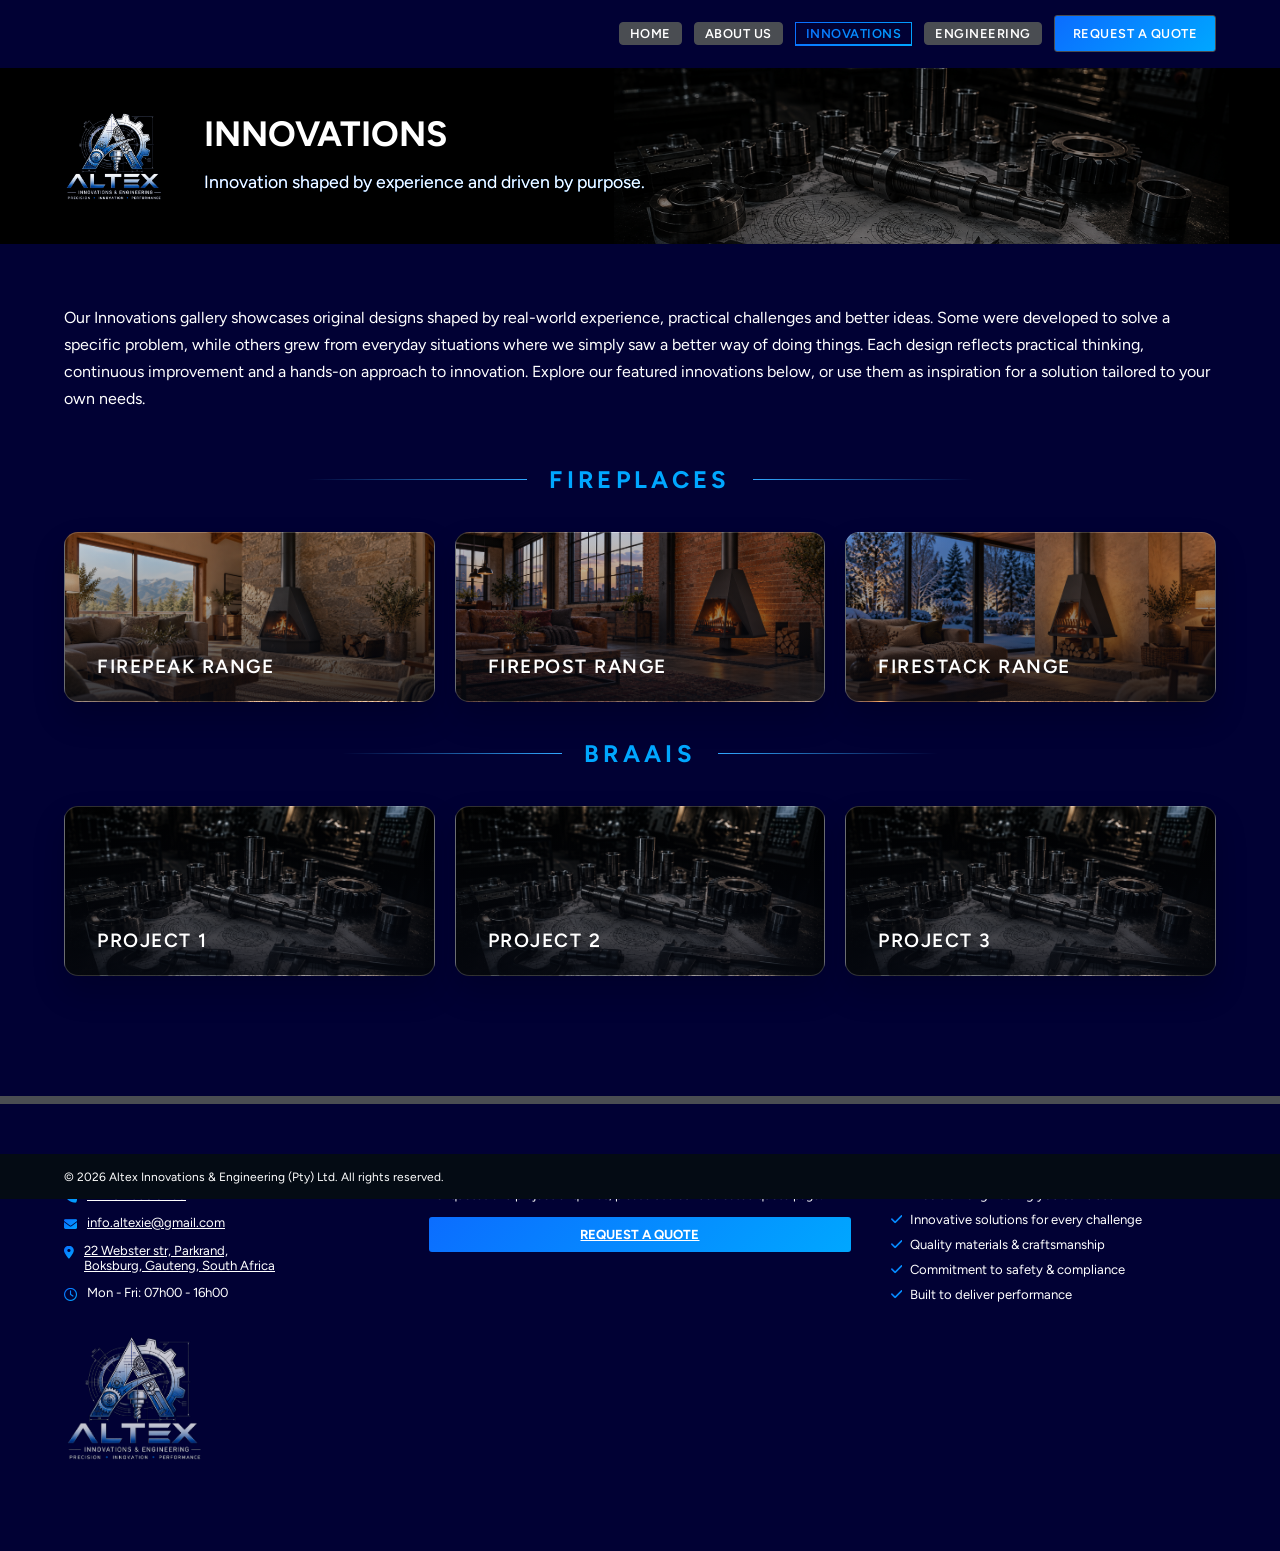
==== commit 23bbacb9: "commit all changes" ====
--- a/Innovations/innovations.html
+++ b/Innovations/innovations.html
@@ -82,9 +82,9 @@
       <div class="footer-col">
         <h3>GET IN TOUCH</h3>
         <ul class="contact-info">
-          <li><i class="fa-solid fa-phone"></i> +27 82 884 1145</li>
-          <li><i class="fa-solid fa-envelope"></i> info.altexie@gmail.com</li>
-          <li><i class="fa-solid fa-location-dot"></i> 22 Webster str, Parkrand,<br> Boksburg, Gauteng, South Africa</li>
+          <li><i class="fa-solid fa-phone"></i> <a href="tel:+27820965435">+27 82 096 5435</a></li>
+          <li><i class="fa-solid fa-envelope"></i> <a href="mailto:info.altexie@gmail.com">info.altexie@gmail.com</a></li>
+          <li><i class="fa-solid fa-location-dot"></i> <a href="https://www.google.com/maps/search/?api=1&amp;query=22+Webster+Street%2C+Parkrand%2C+Boksburg%2C+Gauteng%2C+South+Africa" target="_blank" rel="noopener noreferrer">22 Webster str, Parkrand,<br> Boksburg, Gauteng, South Africa</a></li>
           <li><i class="fa-regular fa-clock"></i> Mon - Fri: 07h00 - 16h00</li>
         </ul>
         <img src="../Altex logo - Dark.png" alt="ALTEX Logo" class="footer-logo">
--- a/style.css
+++ b/style.css
@@ -1125,6 +1125,13 @@
   gap: 10px;
 }
 
+.contact-info a,
+.contact-info a:visited,
+.contact-info a:hover,
+.contact-info a:focus {
+  color: var(--colour-white);
+}
+
 .contact-info i {
   background: linear-gradient(135deg, #0b6dff, #00a7ff);
   -webkit-background-clip: text;
@@ -1217,6 +1224,233 @@
 }
 .quote-form input {
   line-height: 1.4;
+}
+
+/* FirePeak order request */
+.order-page-content {
+  padding: 48px 0 64px;
+}
+
+.insider-hero.order-hero {
+  padding: 20px 0;
+}
+
+.order-hero .insider-hero-logo {
+  width: min(100%, 76px);
+}
+
+.order-hero .page-title {
+  margin-bottom: 6px;
+  font-size: 1.8rem;
+}
+
+.order-hero .lead-text {
+  margin-bottom: 0;
+  font-size: 0.95rem;
+}
+
+.order-layout {
+  display: grid;
+  grid-template-columns: minmax(0, 1.5fr) minmax(300px, 0.75fr);
+  gap: 32px;
+  align-items: start;
+}
+
+.order-form-panel {
+  grid-column: 2;
+  grid-row: 1;
+  padding: 18px;
+  background: var(--colour-white);
+  border-top: 4px solid #00a7ff;
+  color: var(--colour-navy);
+}
+
+.order-summary {
+  grid-column: 1;
+  grid-row: 1;
+  display: grid;
+  grid-template-columns: repeat(2, minmax(0, 1fr));
+  width: 80%;
+  height: 500px;
+  margin-inline: auto;
+}
+
+.order-form-panel h2,
+.order-summary h2 {
+  margin-bottom: 14px;
+  font-size: 1.1rem;
+}
+
+.order-form {
+  display: grid;
+  gap: 10px;
+}
+
+.order-form-row {
+  display: grid;
+  grid-template-columns: repeat(2, minmax(0, 1fr));
+  gap: 12px;
+}
+
+.order-form label {
+  display: grid;
+  gap: 6px;
+  color: var(--colour-navy);
+  font-size: 0.82rem;
+  font-weight: 600;
+}
+
+.order-form input,
+.order-form textarea {
+  width: 100%;
+  min-width: 0;
+  padding: 8px 10px;
+  border: 1px solid #b8bdc8;
+  border-radius: 3px;
+  background: var(--colour-white);
+  color: var(--colour-black);
+  font-size: 1rem;
+}
+
+.order-form textarea {
+  min-height: 62px;
+  resize: vertical;
+}
+
+.order-form input:focus,
+.order-form textarea:focus {
+  outline: 2px solid #008ed6;
+  outline-offset: 1px;
+}
+
+.order-form .btn-primary {
+  min-height: 48px;
+  border: 0;
+  cursor: pointer;
+}
+
+.order-email-note {
+  color: #4a4d52;
+  font-size: 0.78rem;
+  line-height: 1.5;
+}
+
+.order-summary {
+  overflow: hidden;
+  background: #080d23;
+  border: 1px solid rgba(255, 255, 255, 0.2);
+  color: var(--colour-white);
+}
+
+.order-summary-image {
+  display: block;
+  width: 100%;
+  height: 100%;
+  object-fit: cover;
+  background: var(--colour-surface-grey);
+}
+
+.order-summary-content {
+  width: 100%;
+  min-width: 0;
+  height: 100%;
+  padding: 16px;
+}
+
+.order-summary-eyebrow {
+  color: #00a7ff;
+  font-size: 0.7rem;
+  font-weight: 700;
+  letter-spacing: 0.1em;
+  text-transform: uppercase;
+}
+
+.order-summary h2 {
+  margin: 4px 0 8px;
+  font-size: 1.2rem;
+}
+
+.order-summary-details {
+  color: #d3d7e0;
+  font-size: 0.82rem;
+  line-height: 1.45;
+}
+
+.order-summary-lines {
+  display: grid;
+  gap: 8px;
+  margin-top: 14px;
+  padding-top: 12px;
+  border-top: 1px solid rgba(255, 255, 255, 0.22);
+}
+
+.order-summary-line {
+  display: flex;
+  justify-content: space-between;
+  gap: 16px;
+  font-size: 0.85rem;
+}
+
+.order-summary-total {
+  padding-top: 10px;
+  border-top: 1px solid rgba(255, 255, 255, 0.22);
+  font-size: 0.98rem;
+  font-weight: 700;
+}
+
+.order-summary input[type="number"] {
+  width: 76px;
+  min-height: 38px;
+  padding: 6px 8px;
+  border: 1px solid #b8bdc8;
+  border-radius: 3px;
+  background: var(--colour-white);
+  color: var(--colour-black);
+  font-size: 1rem;
+}
+
+@media (max-width: 768px) {
+  .order-page-content {
+    padding: 30px 0 40px;
+  }
+
+  .order-layout {
+    grid-template-columns: minmax(0, 1fr);
+    gap: 22px;
+  }
+
+  .order-form-panel {
+    padding: 20px;
+    grid-column: 1;
+    grid-row: 2;
+  }
+
+  .order-summary {
+    grid-column: 1;
+    grid-row: 1;
+    grid-template-columns: minmax(0, 1fr);
+    width: 100%;
+    height: auto;
+    margin-inline: 0;
+  }
+
+  .order-summary-image {
+    height: auto;
+    aspect-ratio: 4 / 3;
+  }
+
+  .order-summary-content {
+    width: 80%;
+    height: auto;
+    margin-inline: auto;
+  }
+
+}
+
+@media (max-width: 480px) {
+  .order-form-row {
+    grid-template-columns: minmax(0, 1fr);
+  }
 }
 
 /* Ensure flatpickr-generated inputs match other form inputs */
